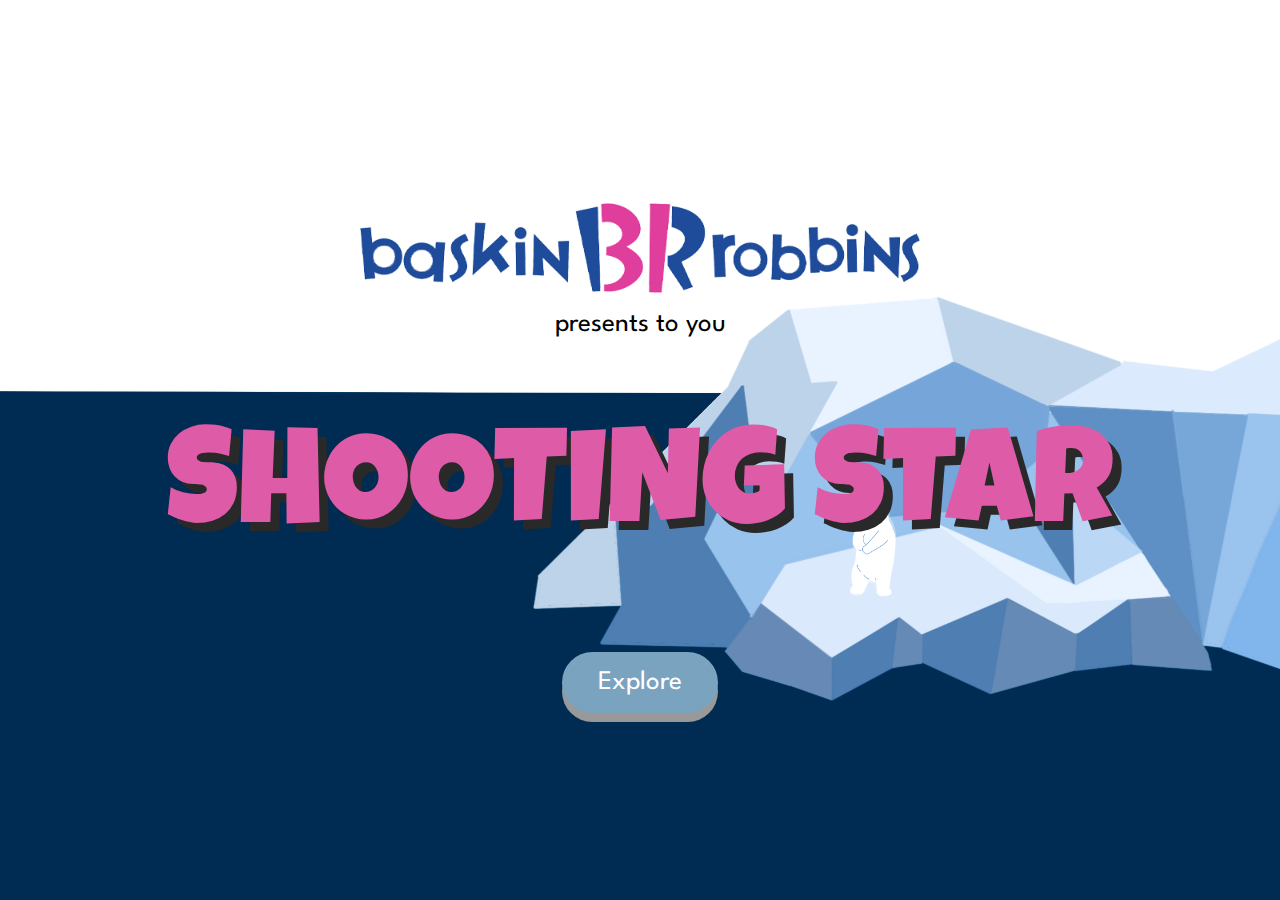
==== index.html @ 6eac6e86 "edited" ====
<!DOCTYPE html>
<html lang="en" dir="ltr">
  <head>
    <meta charset="utf-8">
    <title>SHOOTING STAR</title>
    <link rel="stylesheet" href="style.css">
  </head>
  <body>

    <div id= "background">

      <div id= "logoContainer">
        <img src="logo.png" alt="logo">
        </div>

        <div id= "intro">
        <p> presents to you</p>
        </div>

        <div id= "title">
        <p> SHOOTING STAR </p>
        </div>

        <a href='index2.html'><button class="button">Explore</button></a>


        </div>





  </body>
</html>
---- style.css ----
@import url('https://fonts.googleapis.com/css?family=Spartan&display=swap');
@import url('https://fonts.googleapis.com/css?family=Luckiest+Guy&display=swap');


* {
  box-sizing: border-box;
  margin: 0;
  /* border: 1px solid black; */
}

@keyframes mymove {
  0% {background-color: #d4eeff;}
  50% {background-color: #8dc0e0;}
  70% {background-color: #79afd1;}
  100% {background-color: #d4eeff;}
}

@-webkit-keyframes bounceIn {
  0% {opacity: 0;
      transform: scale(0.1);}

  60% {opacity: 0.5;
  transform: scale(1.2);}

  100% {opacity: 1;
  transform: scale(1);}
}

.button {
  padding: 2vmin 4vmin;
  font-family: 'Spartan';
  font-size: 3vmin;
  text-align: center;
  cursor: pointer;
  outline: none;
  color: #fff;
  background-color: #7aa3bf;
  border: none;
  border-radius: 5vmin;
  box-shadow: 0 1vmin #999;

  margin-top: 10vmin;
}

.button:hover {background-color: #638fad}

.button:active {
  background-color: #5e89a6;
  box-shadow: 0 5px #666;
  transform: translateY(4px);
}



#background{
  display: flex;
  flex-direction: column;
  background-image: url("midterm1.png");
  width: 100vw;
  height: 100vh;
  background-position: center;
  background-repeat: no-repeat;
  background-size: cover;
  justify-content: center;
  align-items: center;
  text-align: center;
}

#logoContainer img{
  width: 80%;
}

#intro {
  font-family: 'Spartan';
  font-size: 3vmin;
  /* animation: bounceIn 3s ease-in-out 0.5s; */

}

/* @keyframes changeTextColor {
  0% {color: #73afeb;}
  50% {color: #ffffff;}
  75% {color: #e30955;}
  100% {color: #73afeb;}
} */

#title {
  font-family: 'Luckiest Guy';
  font-size: 15vmin;
  margin-top: 10vmin;
  /* color: #d62d90; */
  color: #de5ba7;
  text-shadow: 1vmin 1vmin #292929;
    -webkit-animation: bounceIn 1s ease-in;
    /* -webkit-animation: changeTextColor 3s ease-in infinite; */
}
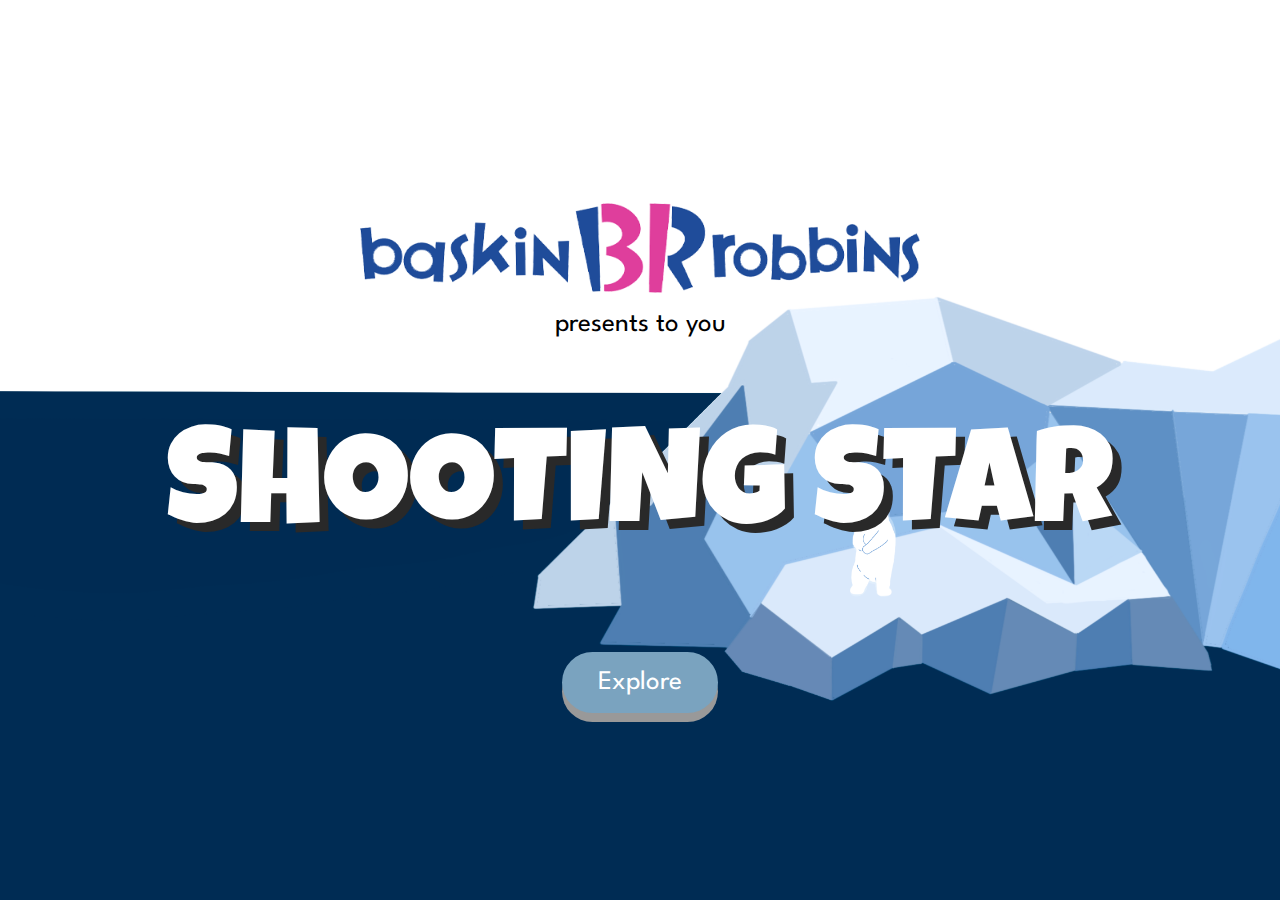
==== commit d185abfa: "rebuild page" ====
--- a/index.html
+++ b/index.html
@@ -3,6 +3,7 @@
   <head>
     <meta charset="utf-8">
     <title>SHOOTING STAR</title>
+    <meta name="viewport" content="width=device-width, initial-scale=1.0">
     <link rel="stylesheet" href="style.css">
   </head>
   <body>
--- a/style.css
+++ b/style.css
@@ -89,8 +89,17 @@
   font-size: 15vmin;
   margin-top: 10vmin;
   /* color: #d62d90; */
-  color: #de5ba7;
+  color: white;
   text-shadow: 1vmin 1vmin #292929;
     -webkit-animation: bounceIn 1s ease-in;
     /* -webkit-animation: changeTextColor 3s ease-in infinite; */
 }
+
+
+/* Media Quiery */
+
+@media only screen and (max-width: 480px) {
+  body {
+    background-color: lightblue;
+  }
+}
